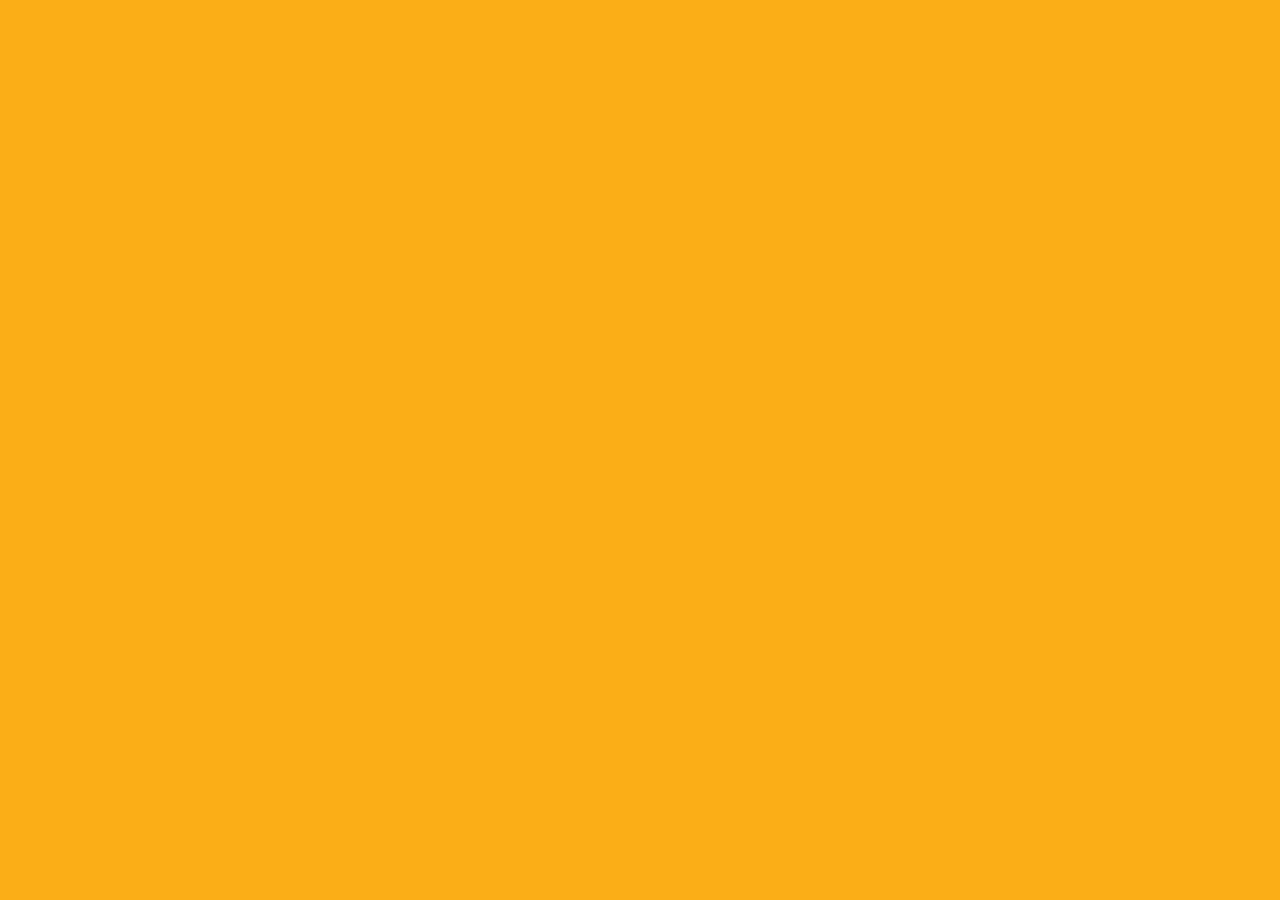
==== vangogh.html @ 1f83fa5f "Add files via upload" ====
<!doctype html>
<html lang="nl">

<head>
	<meta charset="UTF-8">
	<meta name="author" content="Lotte van Hagen">
	<meta name="viewport" content="width=device-width, initial-scale=1">

	<title>Van Gogh</title>
    
	<link href="styles/style.css" rel="stylesheet"></link>
	<link rel="icon" type="image/svg+xml" href="images/favicon.svg">
</head>

<body class="vangoghpage">


	
</body>
---- styles/style.css ----
/**************/
/* CSS REMEDY */
/**************/
*, *::after, *::before {
	box-sizing:border-box;  
  }
  
  button, summary {
	  cursor: pointer;
  }
  
  
  /*********************/
  /* CUSTOM PROPERTIES */
  /*********************/
  :root {
	  /* startje */
	  --color-text:#111;
	  --color-background:#FBAE17;
  
	
  }
  

  /****************/
  /* JOUW STYLING */
  /****************/
  
  /* jouw code */
  
  @font-face {
	  font-family: 'Gotham';
	  src: url(../assets/Gotham-Font/GothamBold.woff) format('woff'),
		   url(../assets/Gotham-Font/GothamBook.woff) format('woff'),
		   url(../assets/Gotham-Font/GothamBookItalic.woff) format('woff'),
		   url(../assets/Gotham-Font/GothamBoldItalic.woff) format('woff'),
		   url(../assets/Gotham-Font/GothamLight.woff) format('woff'),
		   url(../assets/Gotham-Font/GothamLightItalic.woff) format('woff'),
		   url(../assets/Gotham-Font/GothamMedium.woff) format('woff'),
		   url(../assets/Gotham-Font/GothamMedium_1.woff) format('woff'),
		   url(../assets/Gotham-Font/GothamMediumItalic.woff) format('woff');
  }
  
  body {
	  background-color: #FBAE17;
	  font-family: 'Gotham';
	  line-height: 150%;
  
	 
  }
  
  nav{
	  font-family: 'Gotham';
  }
  
  p {
	  font-weight: 400;
	  font-style: italic;
  }


  h2 {
	  font-weight: 900;
  }
  
  
  main section {
	  color: white;
	  width: 100%;
	  aspect-ratio: 9/16;
	  display: flex;
	  flex-direction: column;
	  background-size: cover;
	  background-position: center center;
	  margin-bottom: 2em;
  }

  main section > *:first-child {
	margin-top: auto;
  }
  
  main section:nth-of-type(1){
	  background-image: url("../images/vangoghenmeer.jpeg");
  }
  
  main section:nth-of-type(2){
	  background-image: url("../images/zonnebloemen.jpeg");
  }
  
  main section:nth-of-type(3){
	  background-image: url("../images/kerkje.jpeg");
  }
  
  main section:nth-of-type(4){
	background-image: url("../images/vangogh.jpeg"); 
  }
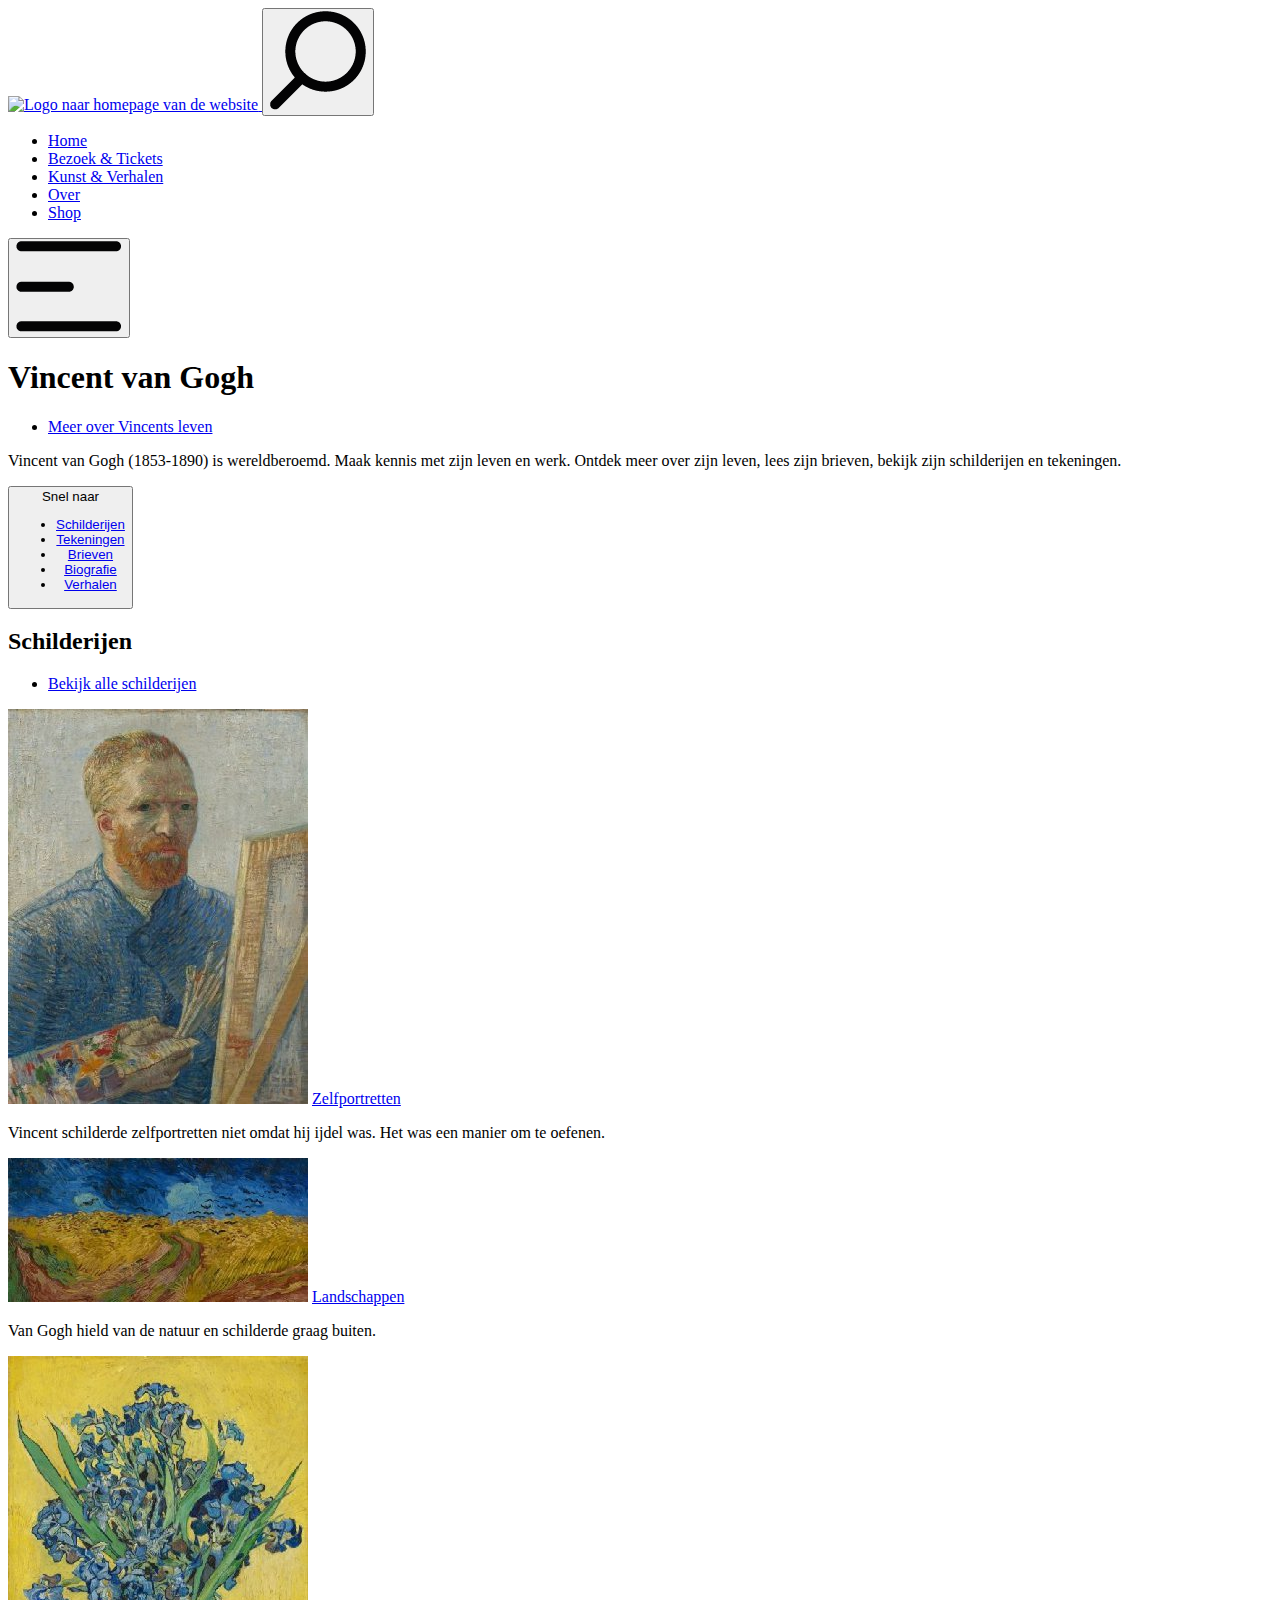
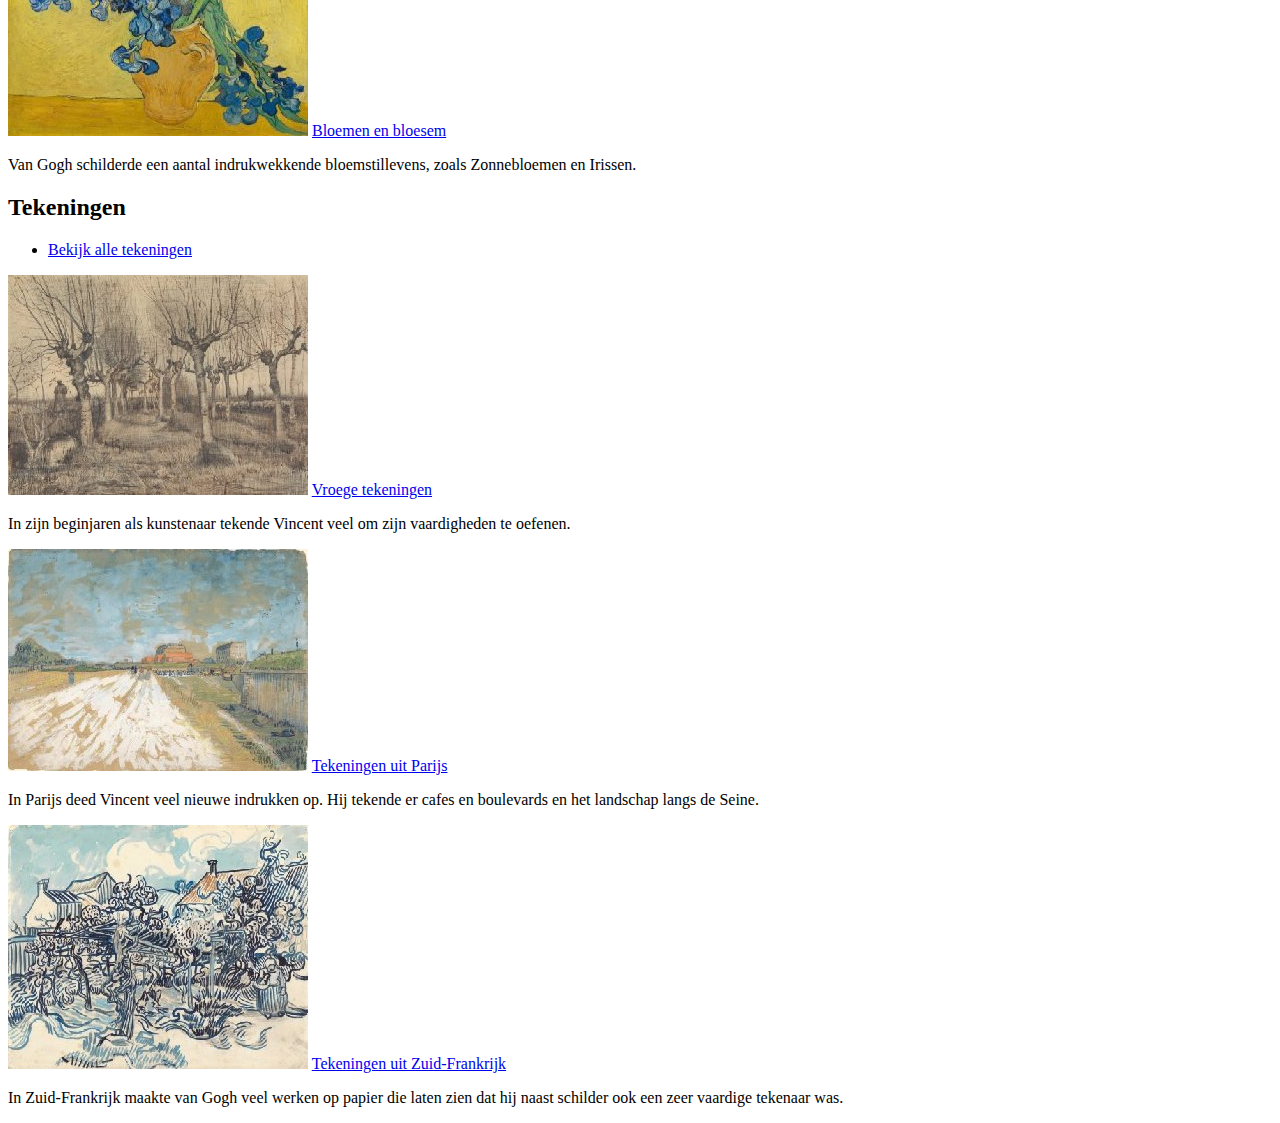
==== commit 729f8180: "Add files via upload" ====
--- a/vangogh.html
+++ b/vangogh.html
@@ -7,13 +7,120 @@
 	<meta name="viewport" content="width=device-width, initial-scale=1">
 
 	<title>Van Gogh</title>
-    
+
 	<link href="styles/style.css" rel="stylesheet"></link>
 	<link rel="icon" type="image/svg+xml" href="images/favicon.svg">
 </head>
 
 <body class="vangoghpage">
 
+    <header>
+		<a href="index.html">
+			<img src="images/logo.svg" alt="Logo naar homepage van de website">
+		</a>
+
+		<button> 
+			<img src="images/vergrootglas.png" alt="Vergrootglas om te zoeken binnen de site">
+		</button>
+		<nav>
+			<ul>
+				<li>
+					<a href="#">Home</a>
+				</li>
+				<li>
+					<a href="#">Bezoek & Tickets</a>
+				</li>
+				<li>
+					<a href="#">Kunst & Verhalen</a>
+				</li>
+				<li>
+					<a href="#">Over</a>
+				</li>
+				<li>
+					<a href="#">Shop</a>
+				</li>
+			</ul>
+		</nav>
+
+		<button>
+			<img src="images/hamburgermenu.png" alt="Hamburger menu om het volledige menu te openen">
+		</button>
+	</header>
+
+    <main>
+        <h1> Vincent van Gogh </h1>
+
+        <ul>
+			<li>
+				<a href="#">Meer over Vincents leven</a>
+		</ul>
+
+        <p> Vincent van Gogh (1853-1890) is wereldberoemd. Maak kennis met zijn leven en werk. Ontdek meer over zijn leven, lees zijn brieven, bekijk zijn schilderijen en tekeningen.</p>
+
+        <button type="button"> Snel naar
+            <ul> 
+                <li> 
+                    <a href="#">Schilderijen</a>
+                </li>
+                <li> 
+                    <a href="#">Tekeningen</a>
+                </li>  
+                <li> 
+                    <a href="#">Brieven</a>
+                </li>  
+                <li> 
+                    <a href="#">Biografie</a>
+                </li>  
+                <li> 
+                    <a href="#">Verhalen</a>
+                </li>  
+            </ul>
+        </button>
+<section>
+        <section>
+            <h2> Schilderijen </h2>
+            <ul>
+			    <li>
+				    <a href="#">Bekijk alle schilderijen</a>
+		    </ul>
+
+            <img src="images/zelfportret.jpeg" alt="Zelfportret geschilderd door Vincent van Gogh">
+            <a href="#">Zelfportretten</a>
+            <p> Vincent schilderde zelfportretten niet omdat hij ijdel was. Het was een manier om te oefenen.</p>
+
+            <img src="images/landschappen.jpeg" alt="Landschap geschilderd door Vincent van Gogh">
+            <a href="#">Landschappen</a>
+            <p>Van Gogh hield van de natuur en schilderde graag buiten.</p>
+
+            <img src="images/bloemenenbloesem.jpeg" alt="Bloemen en Bloesem geschilderd door Vincent van Gogh">
+            <a href="#">Bloemen en bloesem</a>
+            <p> Van Gogh schilderde een aantal indrukwekkende bloemstillevens, zoals Zonnebloemen en Irissen.</p>
+         </section>
+
+         <section>
+             <h2> Tekeningen </h2>
+             <ul>
+                <li>
+                       <a href="#"> Bekijk alle tekeningen</a>
+                </li>
+             </ul>
+
+            <img src="images/vroegetekening.jpeg" alt="Tekening gemaakt in de beginjaren van van Goghs carriere">
+            <a href="#">Vroege tekeningen</a>
+            <p> In zijn beginjaren als kunstenaar tekende Vincent veel om zijn vaardigheden te oefenen.</p>
+
+            <img src="images/tekeningenparijs.jpeg" alt="Tekeningen die van Gogh gemaakt heeft vanuit Parijs">
+            <a href="#">Tekeningen uit Parijs</a>
+            <p> In Parijs deed Vincent veel nieuwe indrukken op. Hij tekende er cafes en boulevards en het landschap langs de Seine.</p>
+
+            <img src="images/tekeningzuidfrankrijk.jpeg" alt="Tekeningen die van Gogh gemaakt heeft vanuit Zuid-Frankrijk">
+            <a href="#">Tekeningen uit Zuid-Frankrijk</a>
+            <p> In Zuid-Frankrijk maakte van Gogh veel werken op papier die laten zien dat hij naast schilder ook een zeer vaardige tekenaar was.</p>
+
+         </section>
+    </section>
+    
+    </main>
 
 	
 </body>
--- a/styles/style.css
+++ b/styles/style.css
@@ -40,8 +40,11 @@
 		   url(../assets/Gotham-Font/GothamMedium_1.woff) format('woff'),
 		   url(../assets/Gotham-Font/GothamMediumItalic.woff) format('woff');
   }
+ 
   
-  body {
+  /* Homepage */
+
+  .homepage {
 	  background-color: #FBAE17;
 	  font-family: 'Gotham';
 	  line-height: 150%;
@@ -49,22 +52,32 @@
 	 
   }
   
-  nav{
+  .homepage header button {
+	background-color: #FBAE17;
+	border: none;
+  }
+
+  .homepage footer button {
+	background-color: #FBAE17;
+	border: none;
+  }
+
+.homepage nav{
 	  font-family: 'Gotham';
   }
   
-  p {
+  .homepage p {
 	  font-weight: 400;
 	  font-style: italic;
   }
 
 
-  h2 {
+ .homepage h2 {
 	  font-weight: 900;
   }
   
   
-  main section {
+  .homepage main section {
 	  color: white;
 	  width: 100%;
 	  aspect-ratio: 9/16;
@@ -75,23 +88,23 @@
 	  margin-bottom: 2em;
   }
 
-  main section > *:first-child {
+  .homepage main section > *:first-child {
 	margin-top: auto;
   }
   
-  main section:nth-of-type(1){
+ .homepage main section:nth-of-type(1){
 	  background-image: url("../images/vangoghenmeer.jpeg");
   }
   
-  main section:nth-of-type(2){
+ .homepage main section:nth-of-type(2){
 	  background-image: url("../images/zonnebloemen.jpeg");
   }
   
-  main section:nth-of-type(3){
+ .homepage main section:nth-of-type(3){
 	  background-image: url("../images/kerkje.jpeg");
   }
   
-  main section:nth-of-type(4){
+ .homepage main section:nth-of-type(4){
 	background-image: url("../images/vangogh.jpeg"); 
   }
   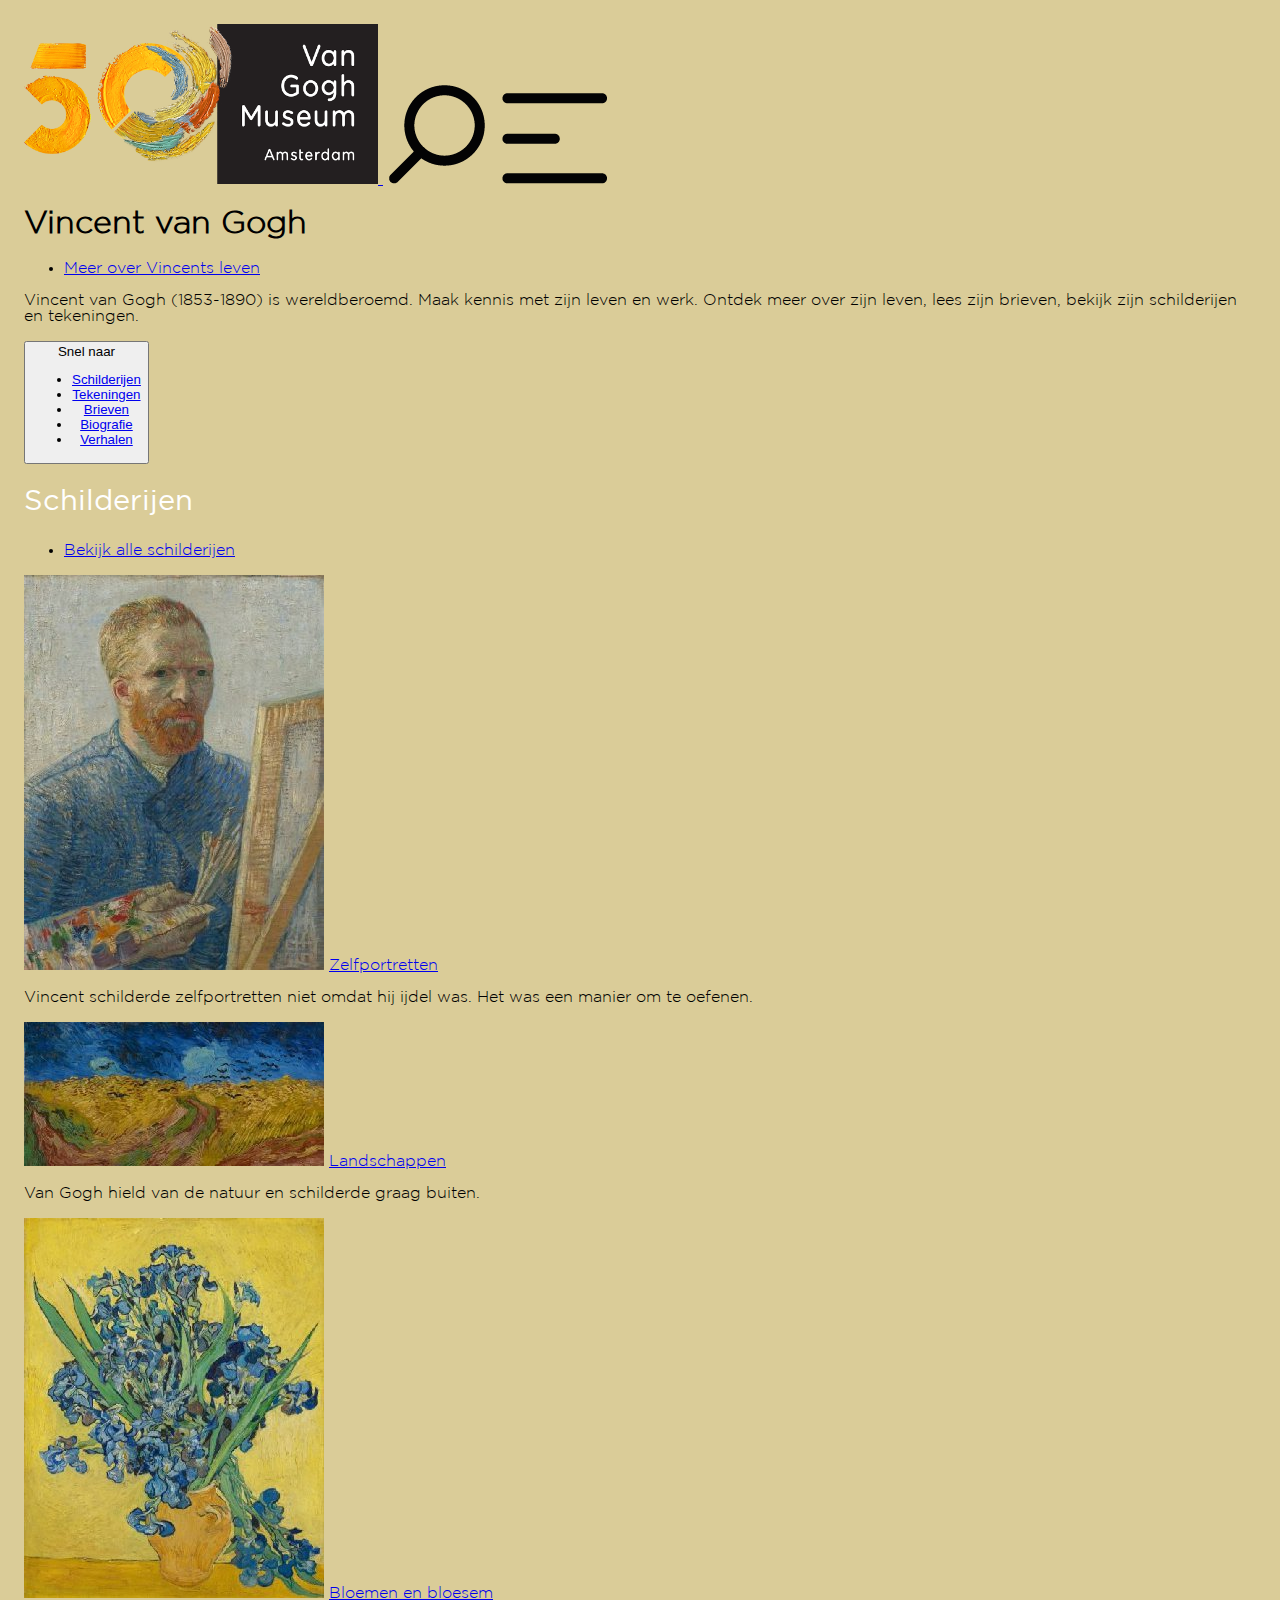
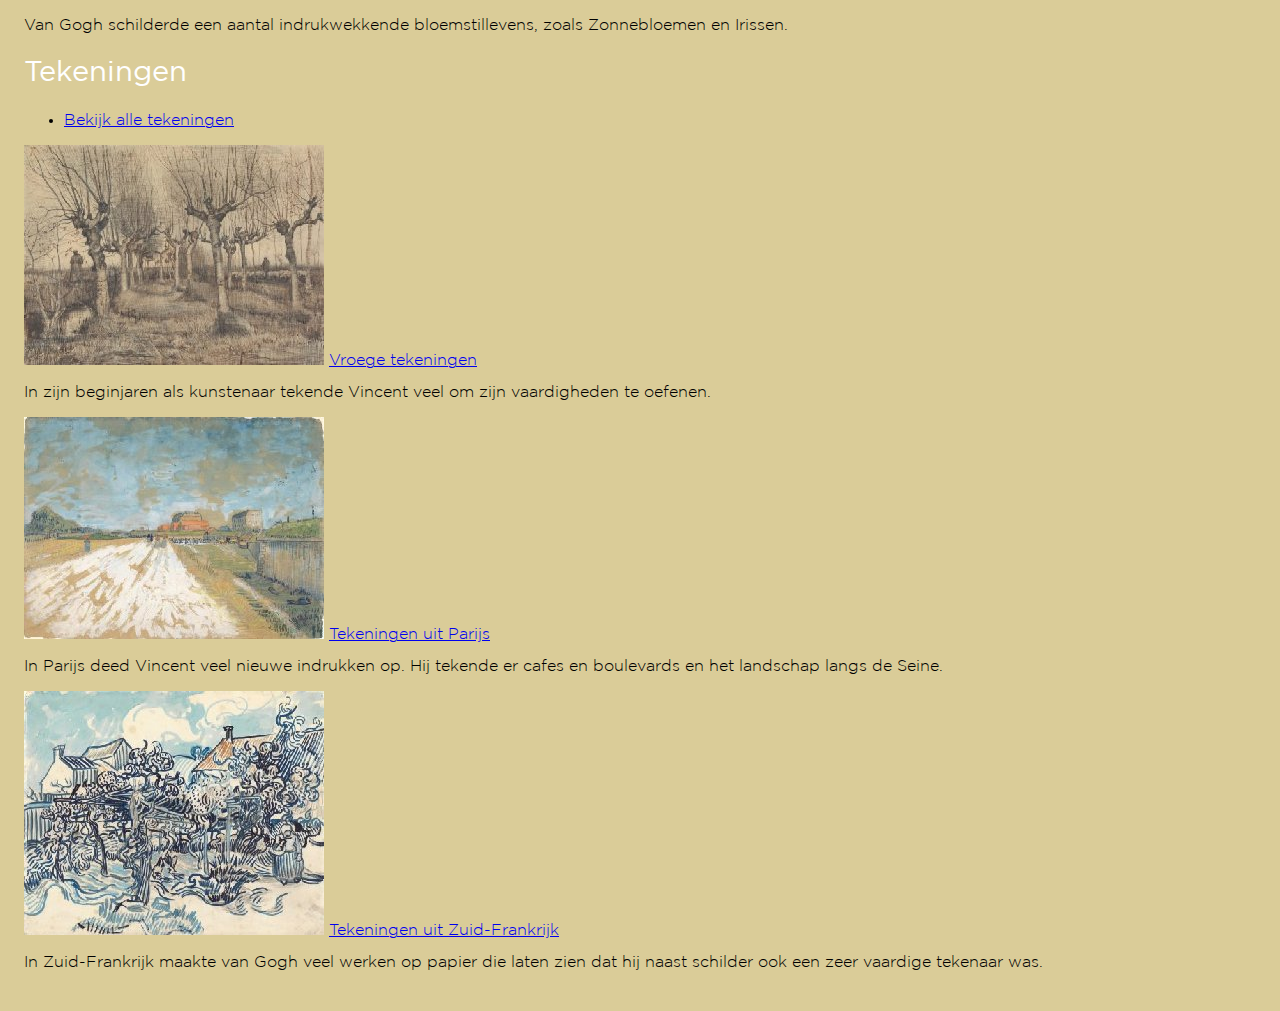
==== commit 9be2d9ef: "Add files via upload" ====
--- a/vangogh.html
+++ b/vangogh.html
@@ -16,7 +16,7 @@
 
     <header>
 		<a href="index.html">
-			<img src="images/logo.svg" alt="Logo naar homepage van de website">
+			<img src="images/logovg.png" alt="Logo naar homepage van de website">
 		</a>
 
 		<button> 
@@ -119,7 +119,7 @@
 
          </section>
     </section>
-    
+
     </main>
 
 	
--- a/styles/style.css
+++ b/styles/style.css
@@ -16,66 +16,221 @@
   :root {
 	  /* startje */
 	  --color-text:#111;
+	  --color-text-h2: white;
 	  --color-background:#FBAE17;
-  
-	
-  }
-  
+	
+	
+  }
+  
+  h2 {
+	font-family: 'GothamBook';
+	font-size: 1.8em;
+	font-weight: lighter;
+	line-height: 1.1em;
+	color: var(--color-text-h2)
+  }
 
   /****************/
   /* JOUW STYLING */
   /****************/
   
   /* jouw code */
-  
+
   @font-face {
-	  font-family: 'Gotham';
-	  src: url(../assets/Gotham-Font/GothamBold.woff) format('woff'),
-		   url(../assets/Gotham-Font/GothamBook.woff) format('woff'),
-		   url(../assets/Gotham-Font/GothamBookItalic.woff) format('woff'),
-		   url(../assets/Gotham-Font/GothamBoldItalic.woff) format('woff'),
-		   url(../assets/Gotham-Font/GothamLight.woff) format('woff'),
-		   url(../assets/Gotham-Font/GothamLightItalic.woff) format('woff'),
-		   url(../assets/Gotham-Font/GothamMedium.woff) format('woff'),
-		   url(../assets/Gotham-Font/GothamMedium_1.woff) format('woff'),
-		   url(../assets/Gotham-Font/GothamMediumItalic.woff) format('woff');
-  }
- 
-  
-  /* Homepage */
-
-  .homepage {
-	  background-color: #FBAE17;
-	  font-family: 'Gotham';
+	font-family: 'Gotham';
+	src: url('/assets/Gotham-Font/GothamLight.woff') format('woff');
+  }
+
+  @font-face {
+	font-family: 'GothamBook';
+	src: url('/assets/Gotham-Font/GothamBook.woff') format('woff');
+  }
+
+  @font-face {
+	font-family: 'GothamMedium';
+	src: url('/assets/Gotham-Font/GothamMedium.woff') format('woff');
+  }
+
+  
+body {
+	padding: 1em;
+	font-family: 'Gotham';
+}
+
+/* Homepage */
+
+.homepage nav{
+	font-family: 'Gotham', sans-serif;
+}
+  
+.homepage {
+	  background-color: #FFCE01;
+	  font-family: 'Gotham', sans-serif;
 	  line-height: 150%;
-  
-	 
-  }
-  
-  .homepage header button {
-	background-color: #FBAE17;
-	border: none;
-  }
-
-  .homepage footer button {
-	background-color: #FBAE17;
-	border: none;
-  }
-
-.homepage nav{
-	  font-family: 'Gotham';
-  }
-  
-  .homepage p {
-	  font-weight: 400;
-	  font-style: italic;
-  }
-
-
- .homepage h2 {
-	  font-weight: 900;
-  }
-  
+  }
+  
+.homepage header button:first-of-type {
+	background-color: #FFCE01;
+	border: none;
+  }
+
+.homepage header button:last-of-type {
+	background-color: #FFCE01;
+	border: none;
+  }
+
+  .homepage header section:first-of-type {
+	display: flex;
+	flex-direction: row;
+	padding: .5em;
+	justify-content: space-between;
+  }
+
+  .homepage header section section {
+	margin-top: -3em;
+	margin-left: -1em;
+  }
+
+  .homepage header section section button {
+	padding-right: 2em;
+  }
+
+  .homepage header section section button img {
+	width: 1.5em;
+	height: 1.5em;
+  }
+
+.homepage header section a img {
+	width: 10em;
+	height: 4.5em;
+}
+
+/* nacheken */
+
+header nav {
+	display: none;
+	position: fixed;
+	background-color: #FFCE01;
+	left: 0;
+	right: 0;
+	top: 0;
+	bottom: 0;
+	z-index: 1;
+	padding: 2em;
+	
+}
+
+header nav ul {
+	padding: 0em;
+}
+
+header nav p {
+	text-decoration: none;
+	font-family: 'GothamBook';
+	font-size: 2em;
+	color: black;
+	padding-top: 2em;
+}
+
+header nav ul li a {
+	text-decoration: none;
+	font-family: 'GothamBook';
+	font-size: 1.8em;
+	line-height: 2em;
+	color: black;
+}
+
+header nav button img {
+	height: 1.7em;
+	
+}
+
+header nav hr {
+	height: .3em;
+	background-color: black;
+	border-color: black;
+	margin-bottom: 2em;
+}
+
+header nav.toonMenu {
+	transform: translateX(0);
+	height: 100%;
+	display: block;
+}
+  
+  /* main */
+
+
+  .homepage main h1 {
+	font-family: 'GothamBook';
+	font-size: 2em;
+	line-height: 1.2em;
+	color: var(--color-text);
+	margin-top: 2.5em;
+  }
+
+  .homepage main p:first-of-type {
+	font-family: 'GothamMedium';
+	font-size: 1.1em;
+	margin-top: -.5em;
+	margin-bottom: -1em;
+  }
+
+  .homepage main p {
+	font-family: 'GothamBook';
+	font-size: 1.1em;
+	margin-top: -.5em;
+  }
+
+  .homepage main ul {
+	margin-top: 2em;
+  }
+  
+  .homepage main ul li {
+	margin-left: -2.5em;
+	margin-top: 1.5em;
+  }
+
+  .homepage main ul li img {
+	width: 1em;
+	height: 1em;
+	margin-right: .5em;
+  }
+
+  .homepage main ul li a {
+	font-family: 'GothamBook';
+	text-decoration: none;
+	font-size: 1.2em;
+	color: var(--color-text);
+	display: inline-block;
+	transform: translateY(-1.3px);
+  }
+
+  .homepage main section div {
+	display: flex;
+	flex-direction: row;
+
+  }
+
+  .homepage main section div a {
+	font-family: 'gothammedium';
+	color: var(--color-text-h2);
+	text-decoration: none;
+	font-size: 1.1em;
+  }
+
+.homepage main section div img {
+	width: 1.3em;
+	height: 1.3em;
+	display: inline-block;
+	margin-left: 1em;
+	transform: translateY(-6px);
+}
+
+.homepage main section:nth-of-type(2) p{
+	color: var(--color-text-h2);
+}
+
   
   .homepage main section {
 	  color: white;
@@ -92,19 +247,119 @@
 	margin-top: auto;
   }
   
- .homepage main section:nth-of-type(1){
+ .homepage main > section:first-of-type{
 	  background-image: url("../images/vangoghenmeer.jpeg");
+	  border-radius: 1em;
+	  margin-top: 5.5em;
+	  padding: 1em;
+
   }
   
  .homepage main section:nth-of-type(2){
 	  background-image: url("../images/zonnebloemen.jpeg");
+	  border-radius: 1em;
+	  margin-top: 2.5em;
+	  padding: 1em;
   }
   
  .homepage main section:nth-of-type(3){
 	  background-image: url("../images/kerkje.jpeg");
+	  border-radius: 1em;
+	  margin-top: 2.5em;
+	  padding: 1em;
   }
   
  .homepage main section:nth-of-type(4){
 	background-image: url("../images/vangogh.jpeg"); 
-  }
-  +	border-radius: 1em;
+	margin-top: 2.5em;
+	padding: 1em;
+  }
+
+
+  /* footer */
+
+  .homepage main footer p:first-of-type {
+	font-size: 2.8em;
+	font-family: 'GothamBook';
+	margin-top: 2em;
+	line-height: 1.1em;
+	margin-bottom: 2em;
+  }
+
+  .homepage main footer p:nth-of-type(2) {
+	margin-top: 4em;
+	font-family: 'GothamMedium';
+  }
+
+
+  .homepage main footer button {
+	background-color: #FFCE01;
+	border: none;
+	
+  }
+
+  .homepage main footer img {
+	width: 9em;
+	display: flex;
+	justify-content: column;
+  }
+
+  .homepage main footer button img {
+	width: 3em;
+	margin-left: 20em;
+  }
+
+  .homepage main footer ul {
+	margin-top: 2em;
+  }
+  
+  .homepage main footer ul li {
+	margin-left: -2.5em;
+	margin-top: 1.5em;
+	display: flex;
+	flex-direction: row;
+
+  }
+
+  .homepage main footer ul li img {
+	width: 1em;
+	height: 1em;
+	margin-right: .5em;
+  }
+
+  .homepage main footer ul li a {
+	font-family: 'GothamBook';
+	text-decoration: none;
+	font-size: 1.2em;
+	color: var(--color-text);
+	display: inline-block;
+	transform: translateY(-1.3px);
+  }
+
+
+  /* Van Gogh page */ 
+  .vangoghpage {
+	background-color: #DACC98;
+	font: 'Gotham';
+  }
+
+  .vangoghpage header button:first-of-type {
+	background-color: #DACC98;
+	border: none;
+  }
+
+  .vangoghpage header button:last-of-type {
+	background-color: #DACC98;
+	border: none;
+  }
+
+  .vangoghpage footer button {
+	background-color: #DACC98;
+	border: none;
+  }
+
+  
+/*MEDIA*/
+
+ 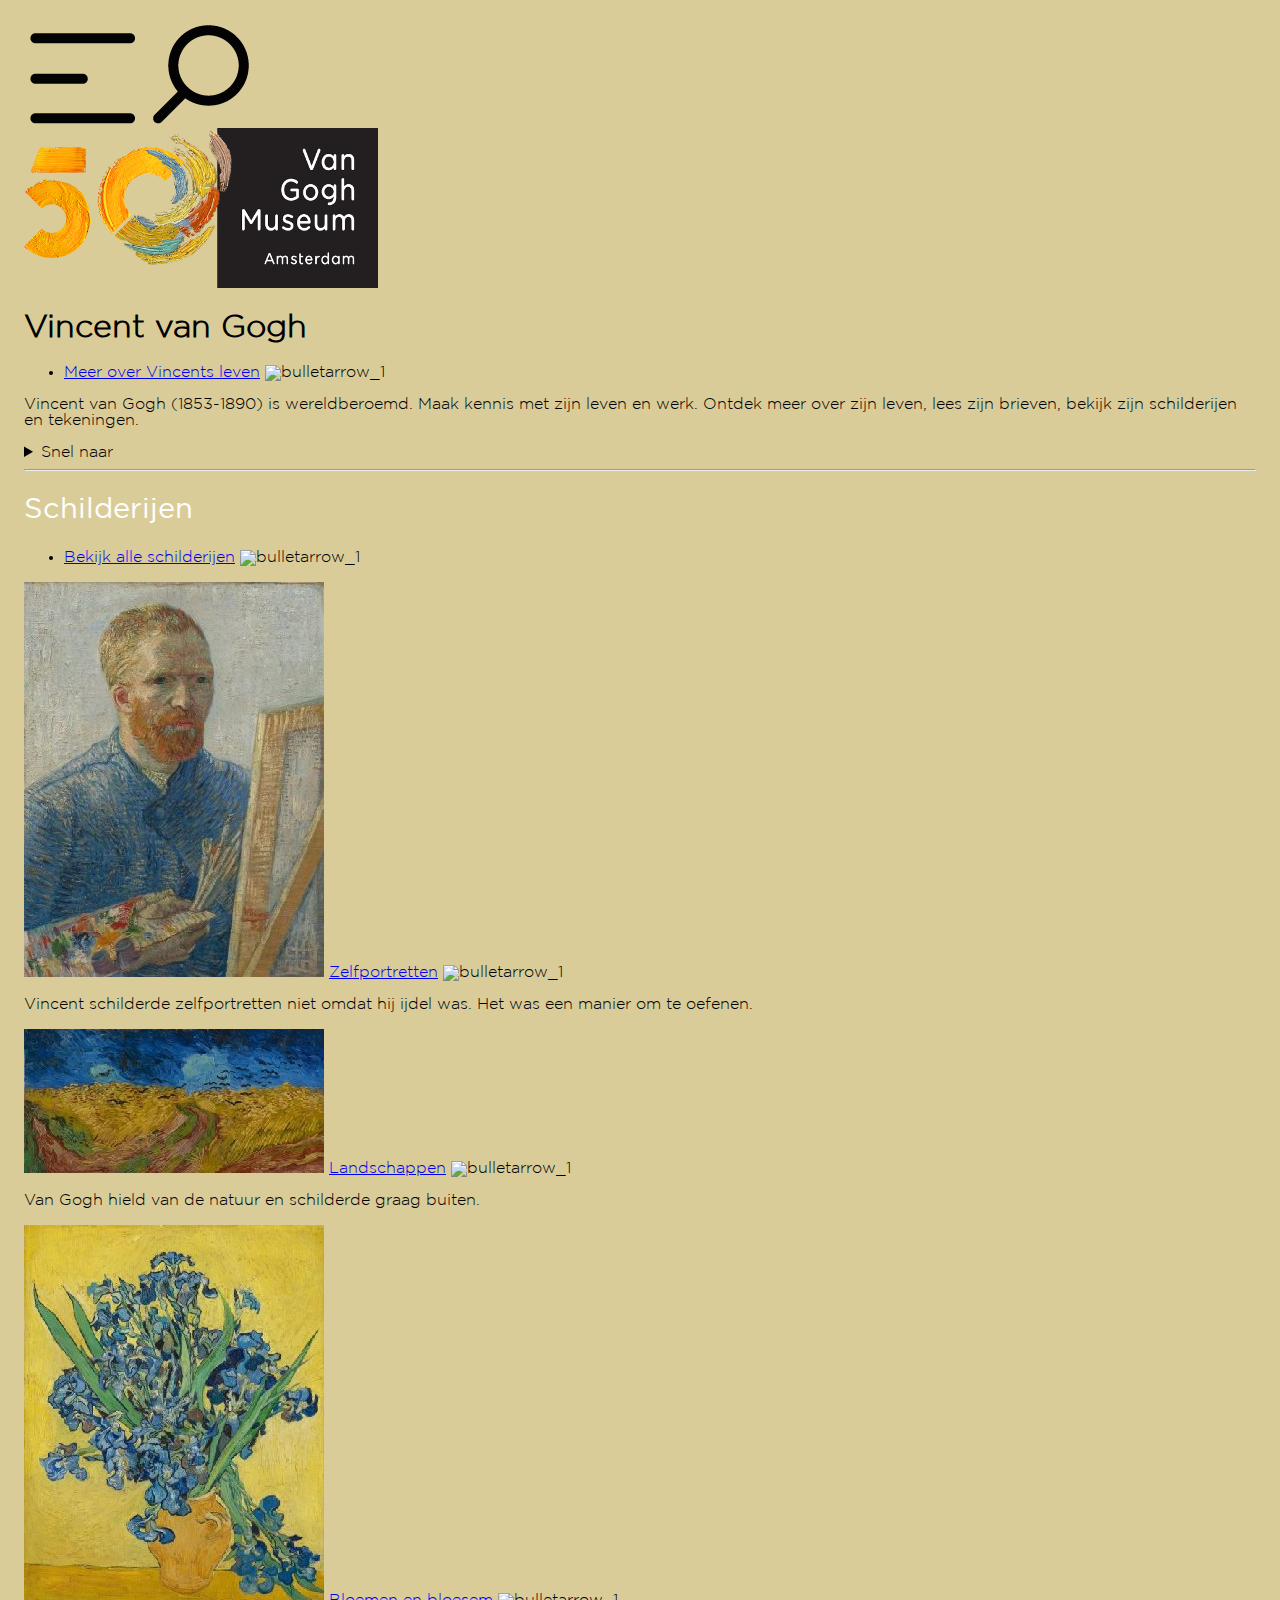
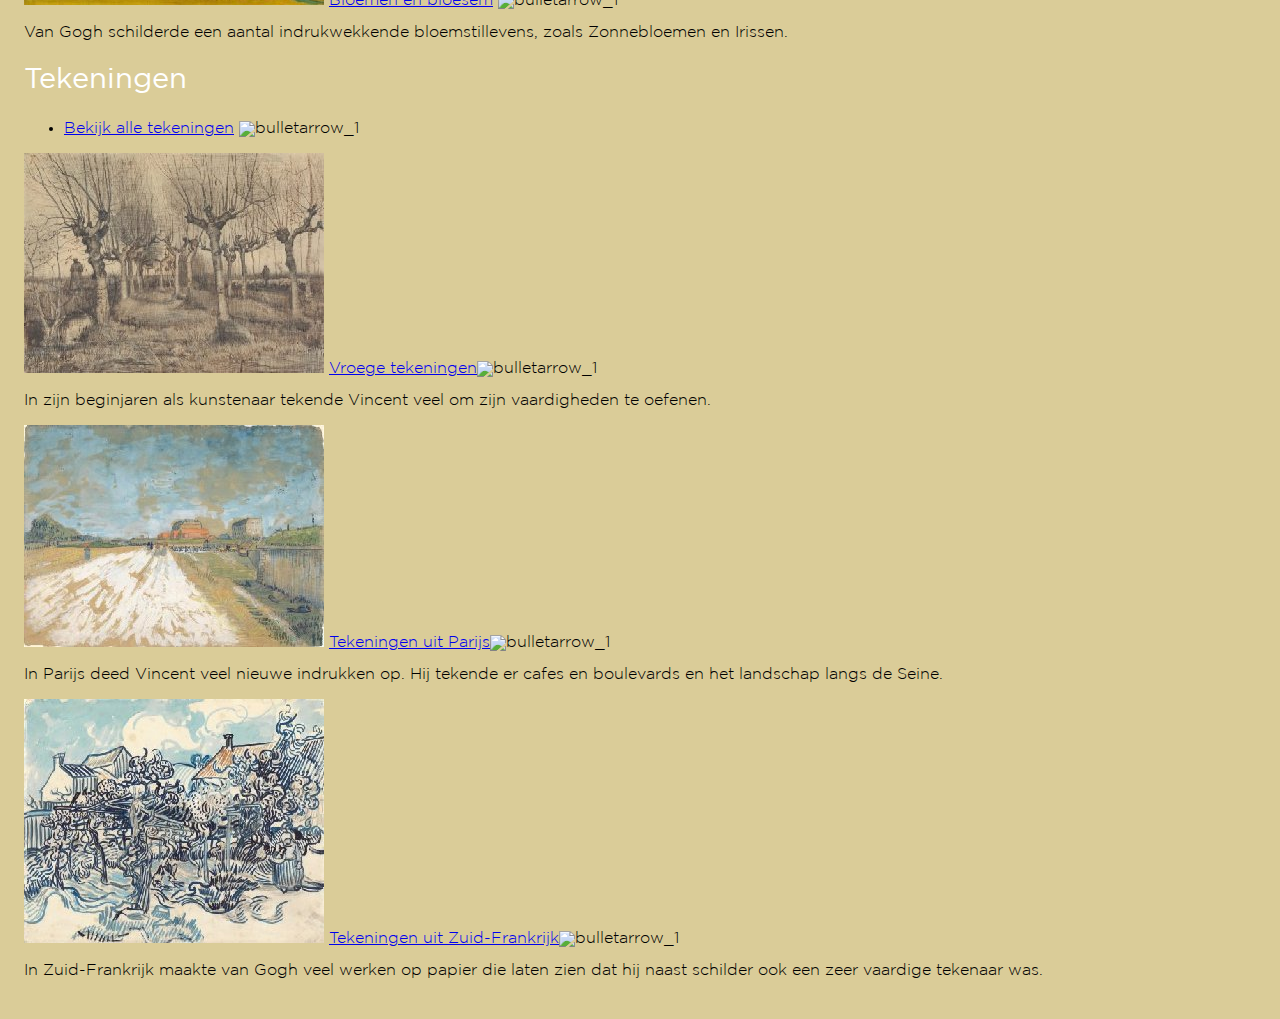
==== commit e155970f: "Add files via upload" ====
--- a/vangogh.html
+++ b/vangogh.html
@@ -2,125 +2,144 @@
 <html lang="nl">
 
 <head>
-	<meta charset="UTF-8">
-	<meta name="author" content="Lotte van Hagen">
-	<meta name="viewport" content="width=device-width, initial-scale=1">
+    <meta charset="UTF-8">
+    <meta name="author" content="Lotte van Hagen">
+    <meta name="viewport" content="width=device-width, initial-scale=1">
 
-	<title>Van Gogh</title>
+    <title>Van Gogh</title>
 
-	<link href="styles/style.css" rel="stylesheet"></link>
-	<link rel="icon" type="image/svg+xml" href="images/favicon.svg">
+    <link href="styles/style.css" rel="stylesheet">
+    </link>
+    <link rel="icon" type="image/svg+xml" href="images/favicon.svg">
 </head>
 
 <body class="vangoghpage">
 
     <header>
-		<a href="index.html">
-			<img src="images/logovg.png" alt="Logo naar homepage van de website">
-		</a>
+        <section>
+            <section>
+                <button>
+                    <img src="images/hamburgermenu.png" alt="Hamburger menu om het volledige menu te openen">
+                </button>
+                <button>
+                    <img src="images/vergrootglas.png" alt="Vergrootglas om te zoeken binnen de site">
+                </button>
+            </section>
+            <a href="index.html">
+                <img src="images/logovg.png" alt="Logo naar homepage van de website">
+            </a>
+        </section>
+        <nav>
+            <button> <img src="images/kruisje.png" alt="Menu sluiten knop"> </button>
+            <p>Menu</p>
+            <hr>
+            <ul>
+                <li>
+                    <a href="#">Home</a>
+                </li>
+                <li>
+                    <a href="#">Bezoek & Tickets</a>
+                </li>
+                <li>
+                    <a href="#">Kunst & Verhalen</a>
+                </li>
+                <li>
+                    <a href="#">Over</a>
+                </li>
+                <li>
+                    <a href="#">Shop</a>
+                </li>
+            </ul>
+            <hr>
+        </nav>
 
-		<button> 
-			<img src="images/vergrootglas.png" alt="Vergrootglas om te zoeken binnen de site">
-		</button>
-		<nav>
-			<ul>
-				<li>
-					<a href="#">Home</a>
-				</li>
-				<li>
-					<a href="#">Bezoek & Tickets</a>
-				</li>
-				<li>
-					<a href="#">Kunst & Verhalen</a>
-				</li>
-				<li>
-					<a href="#">Over</a>
-				</li>
-				<li>
-					<a href="#">Shop</a>
-				</li>
-			</ul>
-		</nav>
 
-		<button>
-			<img src="images/hamburgermenu.png" alt="Hamburger menu om het volledige menu te openen">
-		</button>
-	</header>
+    </header>
 
     <main>
         <h1> Vincent van Gogh </h1>
 
         <ul>
-			<li>
-				<a href="#">Meer over Vincents leven</a>
-		</ul>
+            <li>
+                <a href="#">Meer over Vincents leven</a>
+                <img src="images/bulletarrow_1.png" alt="bulletarrow_1">
+            </li>
+        </ul>
 
-        <p> Vincent van Gogh (1853-1890) is wereldberoemd. Maak kennis met zijn leven en werk. Ontdek meer over zijn leven, lees zijn brieven, bekijk zijn schilderijen en tekeningen.</p>
+        <p> Vincent van Gogh (1853-1890) is wereldberoemd. Maak kennis met zijn leven en werk. Ontdek meer over zijn
+            leven, lees zijn brieven, bekijk zijn schilderijen en tekeningen.</p>
 
-        <button type="button"> Snel naar
-            <ul> 
-                <li> 
+        <details>
+            <summary> Snel naar </summary>
+            <ul>
+                <li>
                     <a href="#">Schilderijen</a>
                 </li>
-                <li> 
+                <li>
                     <a href="#">Tekeningen</a>
-                </li>  
-                <li> 
+                </li>
+                <li>
                     <a href="#">Brieven</a>
-                </li>  
-                <li> 
+                </li>
+                <li>
                     <a href="#">Biografie</a>
-                </li>  
-                <li> 
+                </li>
+                <li>
                     <a href="#">Verhalen</a>
-                </li>  
+                </li>
             </ul>
-        </button>
-<section>
+        </details>
+<hr>
         <section>
-            <h2> Schilderijen </h2>
-            <ul>
-			    <li>
-				    <a href="#">Bekijk alle schilderijen</a>
-		    </ul>
+            <section>
+                <h2> Schilderijen </h2>
+                <ul>
+                    <li>
+                        <a href="#">Bekijk alle schilderijen</a>
+                        <img src="images/bulletarrow_1.png" alt="bulletarrow_1">
+                </ul>
 
-            <img src="images/zelfportret.jpeg" alt="Zelfportret geschilderd door Vincent van Gogh">
-            <a href="#">Zelfportretten</a>
-            <p> Vincent schilderde zelfportretten niet omdat hij ijdel was. Het was een manier om te oefenen.</p>
+                <img src="images/zelfportret.jpeg" alt="Zelfportret geschilderd door Vincent van Gogh">
+                <a href="#">Zelfportretten</a> <img src="images/bulletarrow_1.png" alt="bulletarrow_1">
+                <p> Vincent schilderde zelfportretten niet omdat hij ijdel was. Het was een manier om te oefenen.</p>
 
-            <img src="images/landschappen.jpeg" alt="Landschap geschilderd door Vincent van Gogh">
-            <a href="#">Landschappen</a>
-            <p>Van Gogh hield van de natuur en schilderde graag buiten.</p>
+                <img src="images/landschappen.jpeg" alt="Landschap geschilderd door Vincent van Gogh">
+                <a href="#">Landschappen</a> <img src="images/bulletarrow_1.png" alt="bulletarrow_1">
+                <p>Van Gogh hield van de natuur en schilderde graag buiten.</p>
 
-            <img src="images/bloemenenbloesem.jpeg" alt="Bloemen en Bloesem geschilderd door Vincent van Gogh">
-            <a href="#">Bloemen en bloesem</a>
-            <p> Van Gogh schilderde een aantal indrukwekkende bloemstillevens, zoals Zonnebloemen en Irissen.</p>
-         </section>
+                <img src="images/bloemenenbloesem.jpeg" alt="Bloemen en Bloesem geschilderd door Vincent van Gogh">
+                <a href="#">Bloemen en bloesem</a> <img src="images/bulletarrow_1.png" alt="bulletarrow_1">
+                <p> Van Gogh schilderde een aantal indrukwekkende bloemstillevens, zoals Zonnebloemen en Irissen.</p>
+            </section>
 
-         <section>
-             <h2> Tekeningen </h2>
-             <ul>
-                <li>
-                       <a href="#"> Bekijk alle tekeningen</a>
-                </li>
-             </ul>
+            <section>
+                <h2> Tekeningen </h2>
+                <ul>
+                    <li>
+                        <a href="#"> Bekijk alle tekeningen</a>
+                        <img src="images/bulletarrow_1.png" alt="bulletarrow_1">
+                    </li>
+                </ul>
 
-            <img src="images/vroegetekening.jpeg" alt="Tekening gemaakt in de beginjaren van van Goghs carriere">
-            <a href="#">Vroege tekeningen</a>
-            <p> In zijn beginjaren als kunstenaar tekende Vincent veel om zijn vaardigheden te oefenen.</p>
+                <img src="images/vroegetekening.jpeg" alt="Tekening gemaakt in de beginjaren van van Goghs carriere">
+                <a href="#">Vroege tekeningen</a><img src="images/bulletarrow_1.png" alt="bulletarrow_1">
+                <p> In zijn beginjaren als kunstenaar tekende Vincent veel om zijn vaardigheden te oefenen.</p>
 
-            <img src="images/tekeningenparijs.jpeg" alt="Tekeningen die van Gogh gemaakt heeft vanuit Parijs">
-            <a href="#">Tekeningen uit Parijs</a>
-            <p> In Parijs deed Vincent veel nieuwe indrukken op. Hij tekende er cafes en boulevards en het landschap langs de Seine.</p>
+                <img src="images/tekeningenparijs.jpeg" alt="Tekeningen die van Gogh gemaakt heeft vanuit Parijs">
+                <a href="#">Tekeningen uit Parijs</a><img src="images/bulletarrow_1.png" alt="bulletarrow_1">
+                <p> In Parijs deed Vincent veel nieuwe indrukken op. Hij tekende er cafes en boulevards en het landschap
+                    langs de Seine.</p>
 
-            <img src="images/tekeningzuidfrankrijk.jpeg" alt="Tekeningen die van Gogh gemaakt heeft vanuit Zuid-Frankrijk">
-            <a href="#">Tekeningen uit Zuid-Frankrijk</a>
-            <p> In Zuid-Frankrijk maakte van Gogh veel werken op papier die laten zien dat hij naast schilder ook een zeer vaardige tekenaar was.</p>
+                <img src="images/tekeningzuidfrankrijk.jpeg"
+                    alt="Tekeningen die van Gogh gemaakt heeft vanuit Zuid-Frankrijk">
+                <a href="#">Tekeningen uit Zuid-Frankrijk</a><img src="images/bulletarrow_1.png" alt="bulletarrow_1">
+                <p> In Zuid-Frankrijk maakte van Gogh veel werken op papier die laten zien dat hij naast schilder ook
+                    een zeer vaardige tekenaar was.</p>
 
-         </section>
-    </section>
+            </section>
+        </section>
 
     </main>
 
-	
-</body>
+
+</body>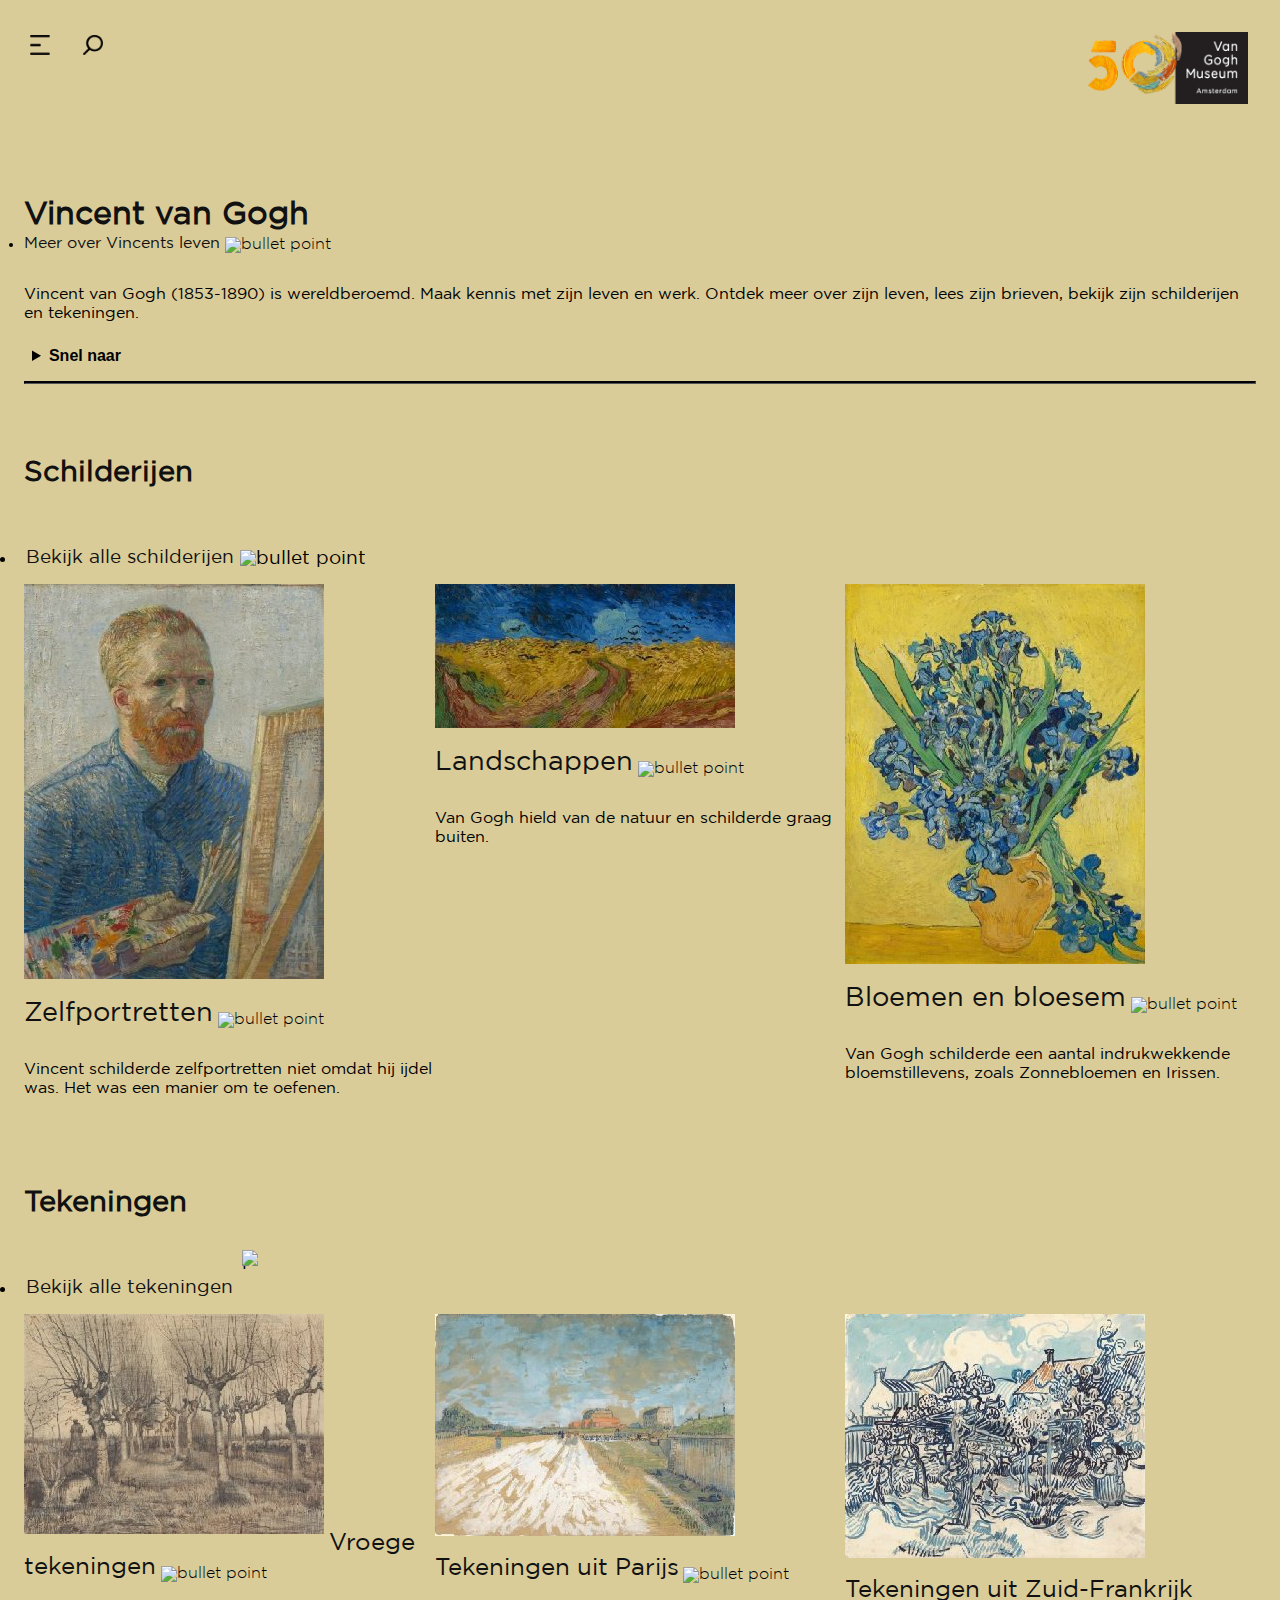
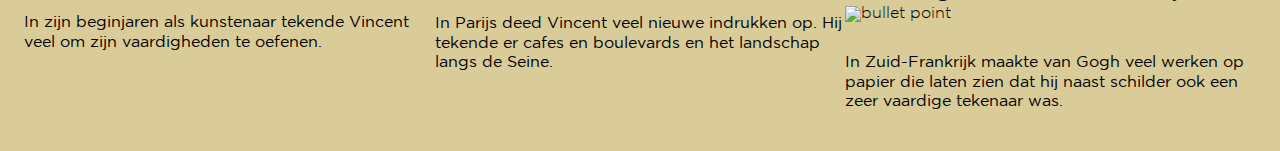
==== commit e3e56416: "Add files via upload" ====
--- a/vangogh.html
+++ b/vangogh.html
@@ -30,7 +30,7 @@
             </a>
         </section>
         <nav>
-            <button> <img src="images/kruisje.png" alt="Menu sluiten knop"> </button>
+            <button> <img src="images/kruisje.png" alt="Menu sluiten"> </button>
             <p>Menu</p>
             <hr>
             <ul>
@@ -52,8 +52,6 @@
             </ul>
             <hr>
         </nav>
-
-
     </header>
 
     <main>
@@ -62,83 +60,100 @@
         <ul>
             <li>
                 <a href="#">Meer over Vincents leven</a>
-                <img src="images/bulletarrow_1.png" alt="bulletarrow_1">
+                <img src="images/bulletarrow_1.png" alt="bullet point">
             </li>
         </ul>
 
         <p> Vincent van Gogh (1853-1890) is wereldberoemd. Maak kennis met zijn leven en werk. Ontdek meer over zijn
             leven, lees zijn brieven, bekijk zijn schilderijen en tekeningen.</p>
 
-        <details>
-            <summary> Snel naar </summary>
-            <ul>
-                <li>
-                    <a href="#">Schilderijen</a>
-                </li>
-                <li>
-                    <a href="#">Tekeningen</a>
-                </li>
-                <li>
-                    <a href="#">Brieven</a>
-                </li>
-                <li>
-                    <a href="#">Biografie</a>
-                </li>
-                <li>
-                    <a href="#">Verhalen</a>
-                </li>
-            </ul>
-        </details>
+            <details>
+                <summary> Snel naar </summary>
+                <hr>
+                <ul>
+                    <li>
+                        <a href="#">Schilderijen</a>
+                    </li>
+                    <li>
+                        <a href="#">Tekeningen</a>
+                    </li>
+                    <li>
+                        <a href="#">Brieven</a>
+                    </li>
+                    <li>
+                        <a href="#">Biografie</a>
+                    </li>
+                    <li>
+                        <a href="#">Verhalen</a>
+                    </li>
+                </ul>
+            </details> 
 <hr>
         <section>
             <section>
                 <h2> Schilderijen </h2>
                 <ul>
-                    <li>
-                        <a href="#">Bekijk alle schilderijen</a>
-                        <img src="images/bulletarrow_1.png" alt="bulletarrow_1">
+                  <li>
+                    <a href="#">Bekijk alle schilderijen</a>
+                    <img src="images/bulletarrow_1.png" alt="bullet point">
                 </ul>
 
-                <img src="images/zelfportret.jpeg" alt="Zelfportret geschilderd door Vincent van Gogh">
-                <a href="#">Zelfportretten</a> <img src="images/bulletarrow_1.png" alt="bulletarrow_1">
-                <p> Vincent schilderde zelfportretten niet omdat hij ijdel was. Het was een manier om te oefenen.</p>
-
-                <img src="images/landschappen.jpeg" alt="Landschap geschilderd door Vincent van Gogh">
-                <a href="#">Landschappen</a> <img src="images/bulletarrow_1.png" alt="bulletarrow_1">
-                <p>Van Gogh hield van de natuur en schilderde graag buiten.</p>
-
-                <img src="images/bloemenenbloesem.jpeg" alt="Bloemen en Bloesem geschilderd door Vincent van Gogh">
-                <a href="#">Bloemen en bloesem</a> <img src="images/bulletarrow_1.png" alt="bulletarrow_1">
-                <p> Van Gogh schilderde een aantal indrukwekkende bloemstillevens, zoals Zonnebloemen en Irissen.</p>
-            </section>
+                <div>
+                 <article>
+                    <img class="afbeeldingen" src="images/zelfportret.jpeg" alt="Zelfportret geschilderd door Vincent van Gogh">
+                    <a href="#">Zelfportretten</a> <img class="bulletarrow" src="images/bulletarrow_1.png" alt="bullet point">
+                    <p> Vincent schilderde zelfportretten niet omdat hij ijdel was. Het was een manier om te oefenen.</p>
+                  </article>
+        
+                  <article>
+                    <img class="afbeeldingen" src="images/landschappen.jpeg" alt="Landschap geschilderd door Vincent van Gogh">
+                    <a href="#">Landschappen</a> <img class="bulletarrow" src="images/bulletarrow_1.png" alt="bullet point">
+                    <p>Van Gogh hield van de natuur en schilderde graag buiten.</p>
+                  </article>
+        
+                  <article>
+                    <img class="afbeeldingen" src="images/bloemenenbloesem.jpeg" alt="Bloemen en Bloesem geschilderd door Vincent van Gogh">
+                    <a href="#">Bloemen en bloesem</a> <img class="bulletarrow" src="images/bulletarrow_1.png" alt="bullet point">
+                    <p> Van Gogh schilderde een aantal indrukwekkende bloemstillevens, zoals Zonnebloemen en Irissen.</p>
+                  </article>
+                </div>
+              </section>
+        
 
             <section>
                 <h2> Tekeningen </h2>
                 <ul>
                     <li>
                         <a href="#"> Bekijk alle tekeningen</a>
-                        <img src="images/bulletarrow_1.png" alt="bulletarrow_1">
+                        <img class="bulletarrow" src="images/bulletarrow_1.png" alt="bullet point">
                     </li>
                 </ul>
 
-                <img src="images/vroegetekening.jpeg" alt="Tekening gemaakt in de beginjaren van van Goghs carriere">
-                <a href="#">Vroege tekeningen</a><img src="images/bulletarrow_1.png" alt="bulletarrow_1">
-                <p> In zijn beginjaren als kunstenaar tekende Vincent veel om zijn vaardigheden te oefenen.</p>
+                <div> 
+                    <article>
+                        <img class="afbeeldingen" src="images/vroegetekening.jpeg" alt="Tekening gemaakt in de beginjaren van van Goghs carriere">
+                        <a href="#">Vroege tekeningen</a><img class="bulletarrow" src="images/bulletarrow_1.png" alt="bullet point">
+                        <p> In zijn beginjaren als kunstenaar tekende Vincent veel om zijn vaardigheden te oefenen.</p>
+                    </article>     
 
-                <img src="images/tekeningenparijs.jpeg" alt="Tekeningen die van Gogh gemaakt heeft vanuit Parijs">
-                <a href="#">Tekeningen uit Parijs</a><img src="images/bulletarrow_1.png" alt="bulletarrow_1">
-                <p> In Parijs deed Vincent veel nieuwe indrukken op. Hij tekende er cafes en boulevards en het landschap
-                    langs de Seine.</p>
+                    <article>
+                         <img class="afbeeldingen" src="images/tekeningenparijs.jpeg" alt="Tekeningen die van Gogh gemaakt heeft vanuit Parijs">
+                          <a href="#">Tekeningen uit Parijs</a><img class="bulletarrow" src="images/bulletarrow_1.png" alt="bullet point">
+                         <p> In Parijs deed Vincent veel nieuwe indrukken op. Hij tekende er cafes en boulevards en het landschap
+                         langs de Seine.</p>
+                </article>
 
-                <img src="images/tekeningzuidfrankrijk.jpeg"
-                    alt="Tekeningen die van Gogh gemaakt heeft vanuit Zuid-Frankrijk">
-                <a href="#">Tekeningen uit Zuid-Frankrijk</a><img src="images/bulletarrow_1.png" alt="bulletarrow_1">
-                <p> In Zuid-Frankrijk maakte van Gogh veel werken op papier die laten zien dat hij naast schilder ook
-                    een zeer vaardige tekenaar was.</p>
-
+                <article>
+                     <img class="afbeeldingen" src="images/tekeningzuidfrankrijk.jpeg"
+                         alt="Tekeningen die van Gogh gemaakt heeft vanuit Zuid-Frankrijk">
+                     <a href="#">Tekeningen uit Zuid-Frankrijk</a><img class="bulletarrow"  src="images/bulletarrow_1.png" alt="bullet point">
+                     <p> In Zuid-Frankrijk maakte van Gogh veel werken op papier die laten zien dat hij naast schilder ook
+                        een zeer vaardige tekenaar was.</p>
+                </article>
+                </div>
             </section>
         </section>
-
+        <script src="/scripts/script.js" defer></script>
     </main>
 
 
--- a/styles/style.css
+++ b/styles/style.css
@@ -22,42 +22,41 @@
 	
   }
   
-  h2 {
+  /****************/
+  /* JOUW STYLING */
+  /****************/
+  
+  /* jouw code */
+
+  @font-face {
+	font-family: 'Gotham';
+	src: url('/assets/Gotham-Font/GothamLight.woff') format('woff');
+  }
+
+  @font-face {
+	font-family: 'GothamBook';
+	src: url('/assets/Gotham-Font/GothamBook.woff') format('woff');
+  }
+
+  @font-face {
+	font-family: 'GothamMedium';
+	src: url('/assets/Gotham-Font/GothamMedium.woff') format('woff');
+  }
+
+  
+body {
+	padding: 1em;
+	font-family: 'Gotham';
+}
+
+/* Homepage */
+.homepage h2 {
 	font-family: 'GothamBook';
 	font-size: 1.8em;
 	font-weight: lighter;
 	line-height: 1.1em;
 	color: var(--color-text-h2)
   }
-
-  /****************/
-  /* JOUW STYLING */
-  /****************/
-  
-  /* jouw code */
-
-  @font-face {
-	font-family: 'Gotham';
-	src: url('/assets/Gotham-Font/GothamLight.woff') format('woff');
-  }
-
-  @font-face {
-	font-family: 'GothamBook';
-	src: url('/assets/Gotham-Font/GothamBook.woff') format('woff');
-  }
-
-  @font-face {
-	font-family: 'GothamMedium';
-	src: url('/assets/Gotham-Font/GothamMedium.woff') format('woff');
-  }
-
-  
-body {
-	padding: 1em;
-	font-family: 'Gotham';
-}
-
-/* Homepage */
 
 .homepage nav{
 	font-family: 'Gotham', sans-serif;
@@ -117,8 +116,12 @@
 	bottom: 0;
 	z-index: 1;
 	padding: 2em;
-	
-}
+}
+
+.vangoghpage header nav {
+	background-color: #DACC98;
+}
+
 
 header nav ul {
 	padding: 0em;
@@ -280,7 +283,7 @@
   /* footer */
 
   .homepage main footer p:first-of-type {
-	font-size: 2.8em;
+	font-size: 1.8em;
 	font-family: 'GothamBook';
 	margin-top: 2em;
 	line-height: 1.1em;
@@ -294,20 +297,16 @@
 
 
   .homepage main footer button {
-	background-color: #FFCE01;
+	background: none;
 	border: none;
 	
   }
 
-  .homepage main footer img {
-	width: 9em;
-	display: flex;
-	justify-content: column;
-  }
-
   .homepage main footer button img {
 	width: 3em;
-	margin-left: 20em;
+	position: fixed;
+	bottom: 2em;
+	right: 2em;
   }
 
   .homepage main footer ul {
@@ -344,22 +343,275 @@
 	font: 'Gotham';
   }
 
-  .vangoghpage header button:first-of-type {
+  .vangoghpage nav{
+	font-family: 'Gotham', sans-serif;
+}
+  
+  
+.vangoghpage header button:first-of-type {
 	background-color: #DACC98;
 	border: none;
   }
 
-  .vangoghpage header button:last-of-type {
+.vangoghpage header button:last-of-type {
 	background-color: #DACC98;
 	border: none;
   }
 
-  .vangoghpage footer button {
-	background-color: #DACC98;
+  .vangoghpage header section:first-of-type {
+	display: flex;
+	flex-direction: row;
+	padding: .5em;
+	justify-content: space-between;
+  }
+
+  .vangoghpage header section section {
+	margin-top: -3em;
+	margin-left: -1em;
+  }
+
+  .vangoghpage header section section button {
+	padding-right: 2em;
+  }
+
+  .vangoghpage header section section button img {
+	width: 1.5em;
+	height: 1.5em;
+  }
+
+.vangoghpage header section a img {
+	width: 10em;
+	height: 4.5em;
+}
+
+.vangoghpage main h1 {
+	font-family: 'GothamBook';
+	font-size: 2em;
+	line-height: 1.2em;
+	color: var(--color-text);
+	margin-top: 2.5em;
+  }  
+
+  .vangoghpage main h2 {
+	font-family: 'GothamBook';
+	font-size: 1.8em;
+	line-height: 1.2em;
+	color: var(--color-text);
+	margin-top: 2.5em;
+  }  
+  
+  .vangoghpage main ul li {
+	margin-left: -2.5em;
+	margin-top: -1.2em;
+  }
+
+  .vangoghpage main ul li img {
+	width: 1em;
+	height: 1em;
+	margin-right: .5em;
+  }
+
+  .vangoghpage main ul li a {
+	font-family: 'GothamBook';
+	text-decoration: none;
+	font-size: 1em;
+	color: var(--color-text);
+	display: inline-block;
+	transform: translateY(-1.3px);
+  }
+
+  .vangoghpage main p{
+	font-family: "GothamBook";
+	font-size: 1em;
+	line-height: 1.2em;
+	margin-top: 2em;
+  }
+
+  .vangoghpage main hr {
+	height: .2em;
+	background-color: black;
+	border-color: black;
+	margin-bottom: 2em;
+}
+
+.vangoghpage section ul li {
+	font-family: "GothamBook";
+	font-size: 1.2em;
+	padding-left: 0.5em;
+}
+
+.vangoghpage section section:first-of-type ul li a {
+	font-family: 'GothamBook';
+	text-decoration: none;
+	font-size: 1em;
+}
+
+.vangoghpage section section:first-of-type a {
+	font-family: 'GothamBook';
+	text-decoration: none;
+	font-size: 1.7em;
+	line-height: 1em;
+	color: var(--color-text);
+	padding-top: 3em;
+  }
+
+.afbeeldingen {
+	padding-bottom: 1em;
+}
+
+.bulletarrow {
+	height: 1.2em;
+	display: inline-block;
+	transform: translateY(4px);
+}
+
+.vangoghpage section section:nth-of-type(2) ul li a {
+	font-family: 'GothamBook';
+	text-decoration: none;
+	font-size: 1em;
+}
+
+.vangoghpage section section:nth-of-type(2) a {
+	font-family: 'GothamBook';
+	text-decoration: none;
+	font-size: 1.5em;
+	line-height: 1em;
+	color: var(--color-text);
+	padding-top: 3em;
+	margin-right: .2em;
+} 
+
+
+
+
+.vangoghpage section section > div {
+	display: grid;
+	grid-template-columns: repeat(auto-fit, minmax(300px, 1fr));
+}
+
+details {
+	border: 1px solid #aaa;
+	border-radius: 4px;
+	padding: 0.5em 0.5em 0;
+	font-family: sans-serif;
 	border: none;
   }
 
-  
-/*MEDIA*/
-
- +details ul li {
+	list-style-type: none;
+}
+
+details ul li a {
+	line-height: 3em;
+}
+  
+  summary {
+	font-weight: bold;
+	margin: -0.5em -0.5em 0;
+	padding: 0.5em;
+  }
+  
+  details[open] {
+	padding: 0.5em;
+  }
+  
+  details[open] summary {
+	border-bottom: 1px solid #aaa;
+	margin-bottom: 0.5em;
+  }
+  
+
+
+  /*MEDIA*/
+  @media(min-width: 60em) {
+	.homepage main {
+		display: flex;
+		width: 200vw;
+		overflow-x: auto;
+	}
+
+	.homepage main div {
+		min-width: 70vw;
+		padding-left: 4em;
+		margin-right: -10em;
+		margin-top: -3em;
+	}
+
+	.homepage main div h1 {
+		font-size: 3.6em;
+		max-width: 60%;
+	}
+
+	.homepage main div h4 {
+		font-size: 1.2em;
+		max-width: 60%;
+	}
+
+	.homepage main section:first-of-type {
+		height: 35em;
+		width: 25em;
+		margin-right: 3em;
+	}
+
+	.homepage main section:nth-of-type(2),
+	.homepage main section:nth-of-type(3),
+	.homepage main section:nth-of-type(4) {
+		height: 35em;
+		width: 25em;
+		margin-top: 5.5em;
+		margin-right: 3em;
+	}
+
+	.homepage main section:first-of-type div {
+		margin-top: 1.5em;
+		margin-left: -4em;
+	}
+
+	.homepage main section:nth-of-type(2) div {
+		margin-top: 2.3em;
+		margin-left: -4em;
+	}
+
+	.homepage main section:nth-of-type(3) div {
+		margin-top: .6em ;
+		margin-left: -4em;
+	}
+	
+	.homepage main section:nth-of-type(4) div {
+		margin-top: 3.5em;
+		margin-left: -4em;
+	}
+	
+	.homepage main footer {
+		min-width: 70vw;
+		padding-left: 10em;
+		margin-top: -3em;
+		display: flex;
+		flex-direction: column;
+	}
+
+	.homepage main footer p:first-of-type {
+	font-size: 4em;
+	}
+
+	.homepage main footer img {
+		width: 10em;
+	}
+
+	.homepage main footer ul{
+		margin-top: -5em;
+	}
+
+	.vangoghpage main section section:first-of-type {
+		
+		grid-template-columns: repeat(3, 1fr);
+	}
+
+  }
+
+  
+ 
+ 
+
+
+		